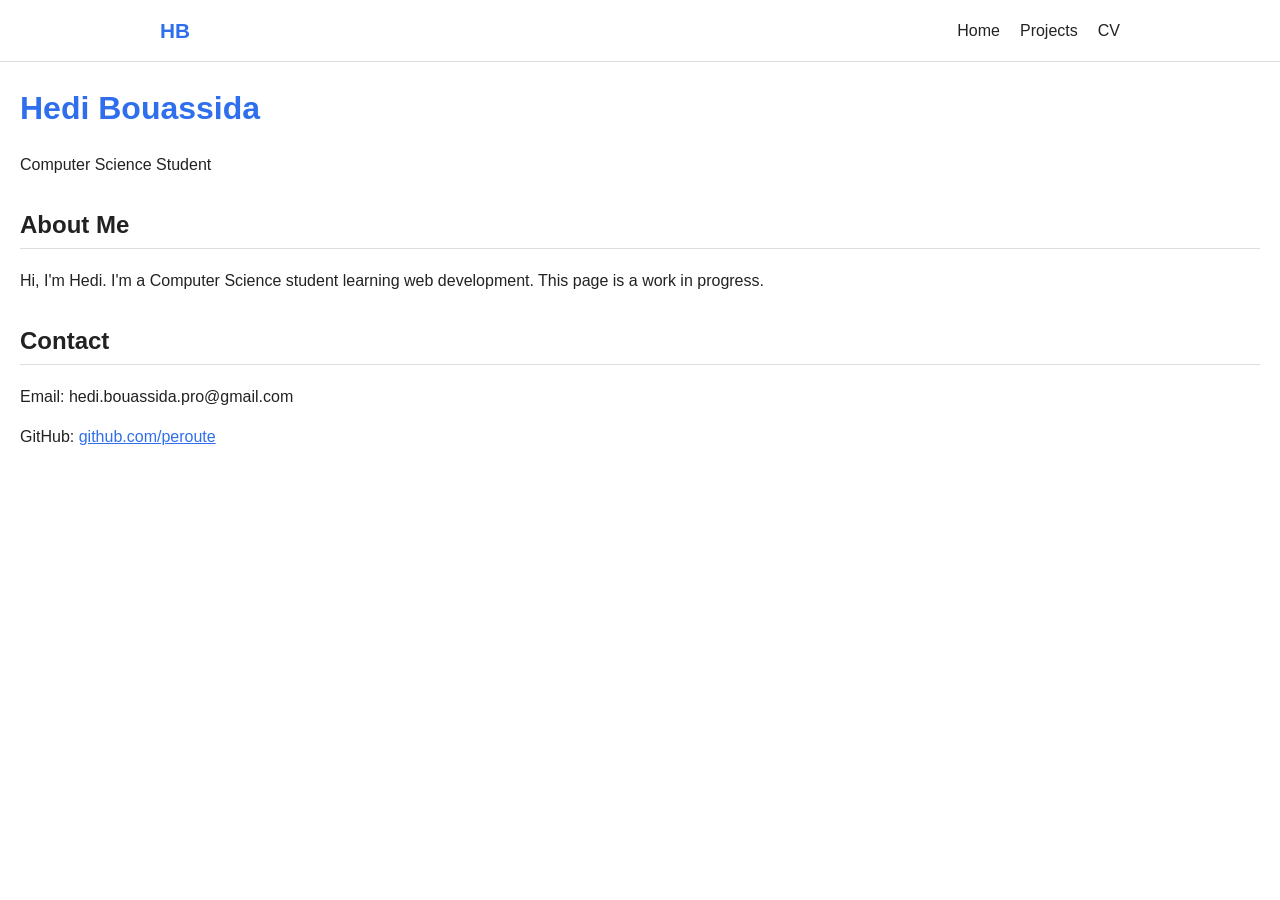
==== index.html @ e6b7df02 "Add responsive header navigation bar" ====
<!DOCTYPE html>
<html lang="en">
<head>
  <meta charset="UTF-8" />
  <meta name="viewport" content="width=device-width, initial-scale=1.0" />
  <title>Hedi Bouassida - Portfolio</title>
  <link rel="stylesheet" href="css/style.css" />
</head>
<body>

  <header class="site-header">
    <div class="site-header__inner">
      <a href="index.html" class="site-logo">HB</a>

      <input type="checkbox" id="nav-toggle" class="nav-toggle" />
      <label for="nav-toggle" class="nav-toggle-label" aria-label="Toggle navigation">
        <span></span>
        <span></span>
        <span></span>
      </label>

      <nav class="site-nav">
        <ul>
          <li><a href="index.html">Home</a></li>
          <li><a href="projects.html">Projects</a></li>
          <li><a href="files/CV.pdf">CV</a></li>
        </ul>
      </nav>
    </div>
  </header>

  <h1>Hedi Bouassida</h1>
  <p>Computer Science Student</p>

  <h2>About Me</h2>
  <p>
    Hi, I'm Hedi. I'm a Computer Science student learning web development.
    This page is a work in progress.
  </p>

  <h2>Contact</h2>
  <p>Email: hedi.bouassida.pro@gmail.com</p>
  <p>GitHub: <a href="https://github.com/peroute" target="_blank" rel="noopener">github.com/peroute</a></p>

</body>
</html>
---- css/style.css ----
body {
  font-family: Arial, Helvetica, sans-serif;
  color: #222222;
  margin: 0;
  line-height: 1.5;
}

body > *:not(.site-header) {
  margin-left: 20px;
  margin-right: 20px;
}

/* ===== Site Header ===== */

.site-header {
  background-color: #ffffff;
  border-bottom: 1px solid #dddddd;
  margin-bottom: 20px;
}

.site-header__inner {
  max-width: 960px;
  margin: 0 auto;
  padding: 15px 20px;
  display: flex;
  align-items: center;
  justify-content: space-between;
  position: relative;
}

.site-logo {
  font-size: 1.3em;
  font-weight: bold;
  color: #2f6fed;
  text-decoration: none;
}

/* Nav toggle checkbox (hidden, driven by the label) */
.nav-toggle {
  position: absolute;
  opacity: 0;
  pointer-events: none;
}

.nav-toggle-label {
  display: flex;
  flex-direction: column;
  justify-content: space-between;
  width: 26px;
  height: 20px;
  cursor: pointer;
}

.nav-toggle-label span {
  display: block;
  height: 3px;
  width: 100%;
  background-color: #222222;
  border-radius: 2px;
}

.site-nav ul {
  list-style: none;
  margin: 0;
  padding: 0;
}

.site-nav a {
  text-decoration: none;
  color: #222222;
}

.site-nav a:hover {
  color: #2f6fed;
}

/* Mobile: collapsible menu driven by the checkbox */
@media (max-width: 600px) {
  .site-header__inner {
    flex-wrap: wrap;
  }

  .site-nav {
    display: none;
    width: 100%;
    order: 3;
  }

  .site-nav ul {
    flex-direction: column;
    padding-top: 15px;
  }

  .site-nav li + li {
    margin-top: 10px;
  }

  .nav-toggle:checked ~ .site-nav {
    display: block;
  }
}

/* Desktop: horizontal menu, toggle hidden */
@media (min-width: 601px) {
  .nav-toggle-label {
    display: none;
  }

  .site-nav ul {
    display: flex;
    gap: 20px;
  }
}

h1 {
  color: #2f6fed;
}

h2 {
  margin-top: 30px;
  border-bottom: 1px solid #dddddd;
  padding-bottom: 5px;
}

a {
  color: #2f6fed;
}
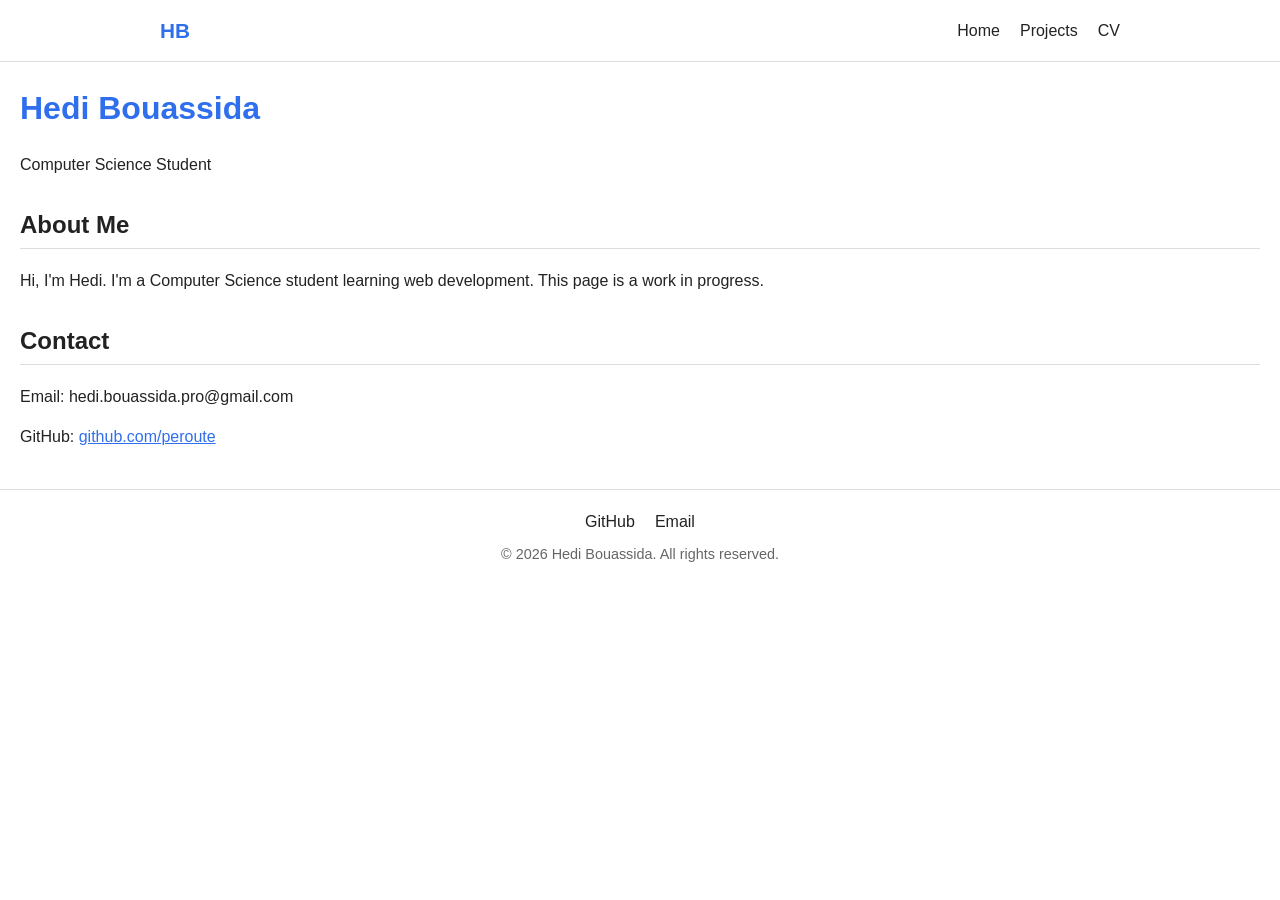
==== commit 6108ffa5: "Add styled footer with contact links" ====
--- a/index.html
+++ b/index.html
@@ -42,5 +42,15 @@
   <p>Email: hedi.bouassida.pro@gmail.com</p>
   <p>GitHub: <a href="https://github.com/peroute" target="_blank" rel="noopener">github.com/peroute</a></p>
 
+  <footer class="site-footer">
+    <div class="site-footer__inner">
+      <nav class="site-footer__links">
+        <a href="https://github.com/peroute" target="_blank" rel="noopener">GitHub</a>
+        <a href="mailto:hedi.bouassida.pro@gmail.com">Email</a>
+      </nav>
+      <p class="site-footer__copyright">&copy; 2026 Hedi Bouassida. All rights reserved.</p>
+    </div>
+  </footer>
+
 </body>
 </html>
--- a/css/style.css
+++ b/css/style.css
@@ -5,7 +5,7 @@
   line-height: 1.5;
 }
 
-body > *:not(.site-header) {
+body > *:not(.site-header):not(.site-footer) {
   margin-left: 20px;
   margin-right: 20px;
 }
@@ -125,3 +125,42 @@
 a {
   color: #2f6fed;
 }
+
+/* ===== Site Footer ===== */
+
+.site-footer {
+  background-color: #ffffff;
+  border-top: 1px solid #dddddd;
+  margin-top: 40px;
+}
+
+.site-footer__inner {
+  max-width: 960px;
+  margin: 0 auto;
+  padding: 20px;
+  display: flex;
+  flex-direction: column;
+  align-items: center;
+  gap: 10px;
+  text-align: center;
+}
+
+.site-footer__links {
+  display: flex;
+  gap: 20px;
+}
+
+.site-footer__links a {
+  text-decoration: none;
+  color: #222222;
+}
+
+.site-footer__links a:hover {
+  color: #2f6fed;
+}
+
+.site-footer__copyright {
+  margin: 0;
+  font-size: 0.9em;
+  color: #666666;
+}
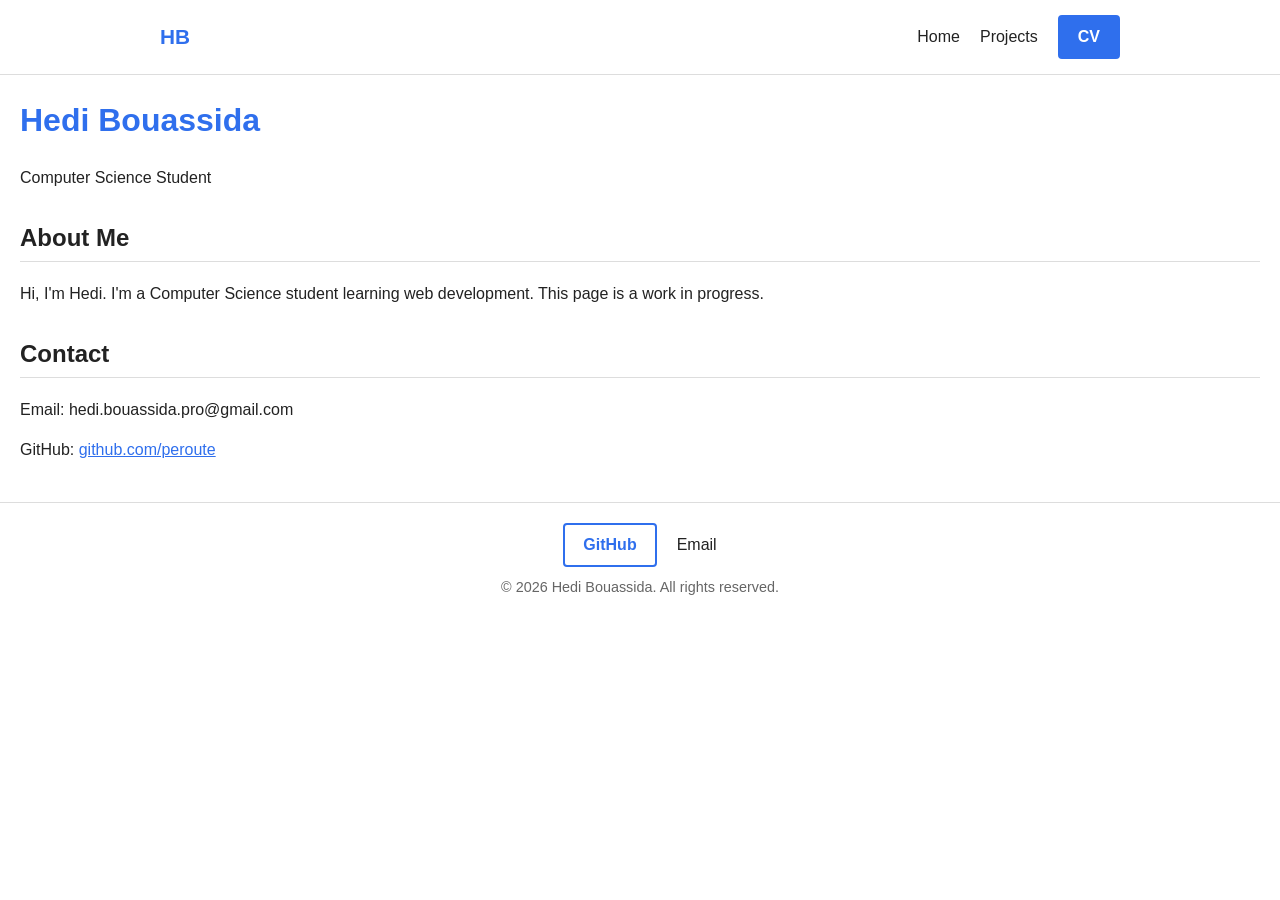
==== commit e32088a4: "Refactor layout classes and add button styles" ====
--- a/index.html
+++ b/index.html
@@ -9,8 +9,8 @@
 <body>
 
   <header class="site-header">
-    <div class="site-header__inner">
-      <a href="index.html" class="site-logo">HB</a>
+    <div class="container navbar">
+      <a href="index.html" class="logo">HB</a>
 
       <input type="checkbox" id="nav-toggle" class="nav-toggle" />
       <label for="nav-toggle" class="nav-toggle-label" aria-label="Toggle navigation">
@@ -19,11 +19,11 @@
         <span></span>
       </label>
 
-      <nav class="site-nav">
+      <nav class="nav-links">
         <ul>
           <li><a href="index.html">Home</a></li>
           <li><a href="projects.html">Projects</a></li>
-          <li><a href="files/CV.pdf">CV</a></li>
+          <li><a href="files/CV.pdf" class="btn btn-primary">CV</a></li>
         </ul>
       </nav>
     </div>
@@ -43,12 +43,12 @@
   <p>GitHub: <a href="https://github.com/peroute" target="_blank" rel="noopener">github.com/peroute</a></p>
 
   <footer class="site-footer">
-    <div class="site-footer__inner">
-      <nav class="site-footer__links">
-        <a href="https://github.com/peroute" target="_blank" rel="noopener">GitHub</a>
+    <div class="container">
+      <nav class="footer-links">
+        <a href="https://github.com/peroute" target="_blank" rel="noopener" class="btn btn-outline">GitHub</a>
         <a href="mailto:hedi.bouassida.pro@gmail.com">Email</a>
       </nav>
-      <p class="site-footer__copyright">&copy; 2026 Hedi Bouassida. All rights reserved.</p>
+      <p class="footer-copyright">&copy; 2026 Hedi Bouassida. All rights reserved.</p>
     </div>
   </footer>
 
--- a/css/style.css
+++ b/css/style.css
@@ -10,6 +10,14 @@
   margin-right: 20px;
 }
 
+/* ===== Layout ===== */
+
+.container {
+  max-width: 960px;
+  margin: 0 auto;
+  padding: 0 20px;
+}
+
 /* ===== Site Header ===== */
 
 .site-header {
@@ -18,24 +26,23 @@
   margin-bottom: 20px;
 }
 
-.site-header__inner {
-  max-width: 960px;
-  margin: 0 auto;
-  padding: 15px 20px;
+.navbar {
   display: flex;
   align-items: center;
   justify-content: space-between;
   position: relative;
-}
-
-.site-logo {
+  padding-top: 15px;
+  padding-bottom: 15px;
+}
+
+.logo {
   font-size: 1.3em;
   font-weight: bold;
   color: #2f6fed;
   text-decoration: none;
 }
 
-/* Nav toggle checkbox (hidden, driven by the label) */
+/* Nav toggle checkbox hack (no JS) */
 .nav-toggle {
   position: absolute;
   opacity: 0;
@@ -59,43 +66,43 @@
   border-radius: 2px;
 }
 
-.site-nav ul {
+.nav-links ul {
   list-style: none;
   margin: 0;
   padding: 0;
 }
 
-.site-nav a {
+.nav-links a:not(.btn) {
   text-decoration: none;
   color: #222222;
 }
 
-.site-nav a:hover {
+.nav-links a:not(.btn):hover {
   color: #2f6fed;
 }
 
 /* Mobile: collapsible menu driven by the checkbox */
 @media (max-width: 600px) {
-  .site-header__inner {
+  .navbar {
     flex-wrap: wrap;
   }
 
-  .site-nav {
+  .navbar .nav-links {
     display: none;
     width: 100%;
     order: 3;
   }
 
-  .site-nav ul {
+  .navbar .nav-links ul {
     flex-direction: column;
     padding-top: 15px;
   }
 
-  .site-nav li + li {
+  .navbar .nav-links li + li {
     margin-top: 10px;
   }
 
-  .nav-toggle:checked ~ .site-nav {
+  .nav-toggle:checked ~ .nav-links {
     display: block;
   }
 }
@@ -106,8 +113,9 @@
     display: none;
   }
 
-  .site-nav ul {
+  .navbar .nav-links ul {
     display: flex;
+    align-items: center;
     gap: 20px;
   }
 }
@@ -126,6 +134,43 @@
   color: #2f6fed;
 }
 
+/* ===== Buttons ===== */
+
+.btn {
+  display: inline-block;
+  padding: 8px 18px;
+  border-radius: 4px;
+  font-weight: bold;
+  text-decoration: none;
+  text-align: center;
+  cursor: pointer;
+  border: 2px solid transparent;
+  transition: background-color 0.2s ease, color 0.2s ease, border-color 0.2s ease;
+}
+
+.btn-primary {
+  background-color: #2f6fed;
+  color: #ffffff;
+  border-color: #2f6fed;
+}
+
+.btn-primary:hover {
+  background-color: #1d54c9;
+  border-color: #1d54c9;
+  color: #ffffff;
+}
+
+.btn-outline {
+  background-color: transparent;
+  color: #2f6fed;
+  border-color: #2f6fed;
+}
+
+.btn-outline:hover {
+  background-color: #2f6fed;
+  color: #ffffff;
+}
+
 /* ===== Site Footer ===== */
 
 .site-footer {
@@ -134,10 +179,9 @@
   margin-top: 40px;
 }
 
-.site-footer__inner {
-  max-width: 960px;
-  margin: 0 auto;
-  padding: 20px;
+.site-footer .container {
+  padding-top: 20px;
+  padding-bottom: 20px;
   display: flex;
   flex-direction: column;
   align-items: center;
@@ -145,21 +189,22 @@
   text-align: center;
 }
 
-.site-footer__links {
-  display: flex;
+.footer-links {
+  display: flex;
+  align-items: center;
   gap: 20px;
 }
 
-.site-footer__links a {
+.footer-links a:not(.btn) {
   text-decoration: none;
   color: #222222;
 }
 
-.site-footer__links a:hover {
-  color: #2f6fed;
-}
-
-.site-footer__copyright {
+.footer-links a:not(.btn):hover {
+  color: #2f6fed;
+}
+
+.footer-copyright {
   margin: 0;
   font-size: 0.9em;
   color: #666666;
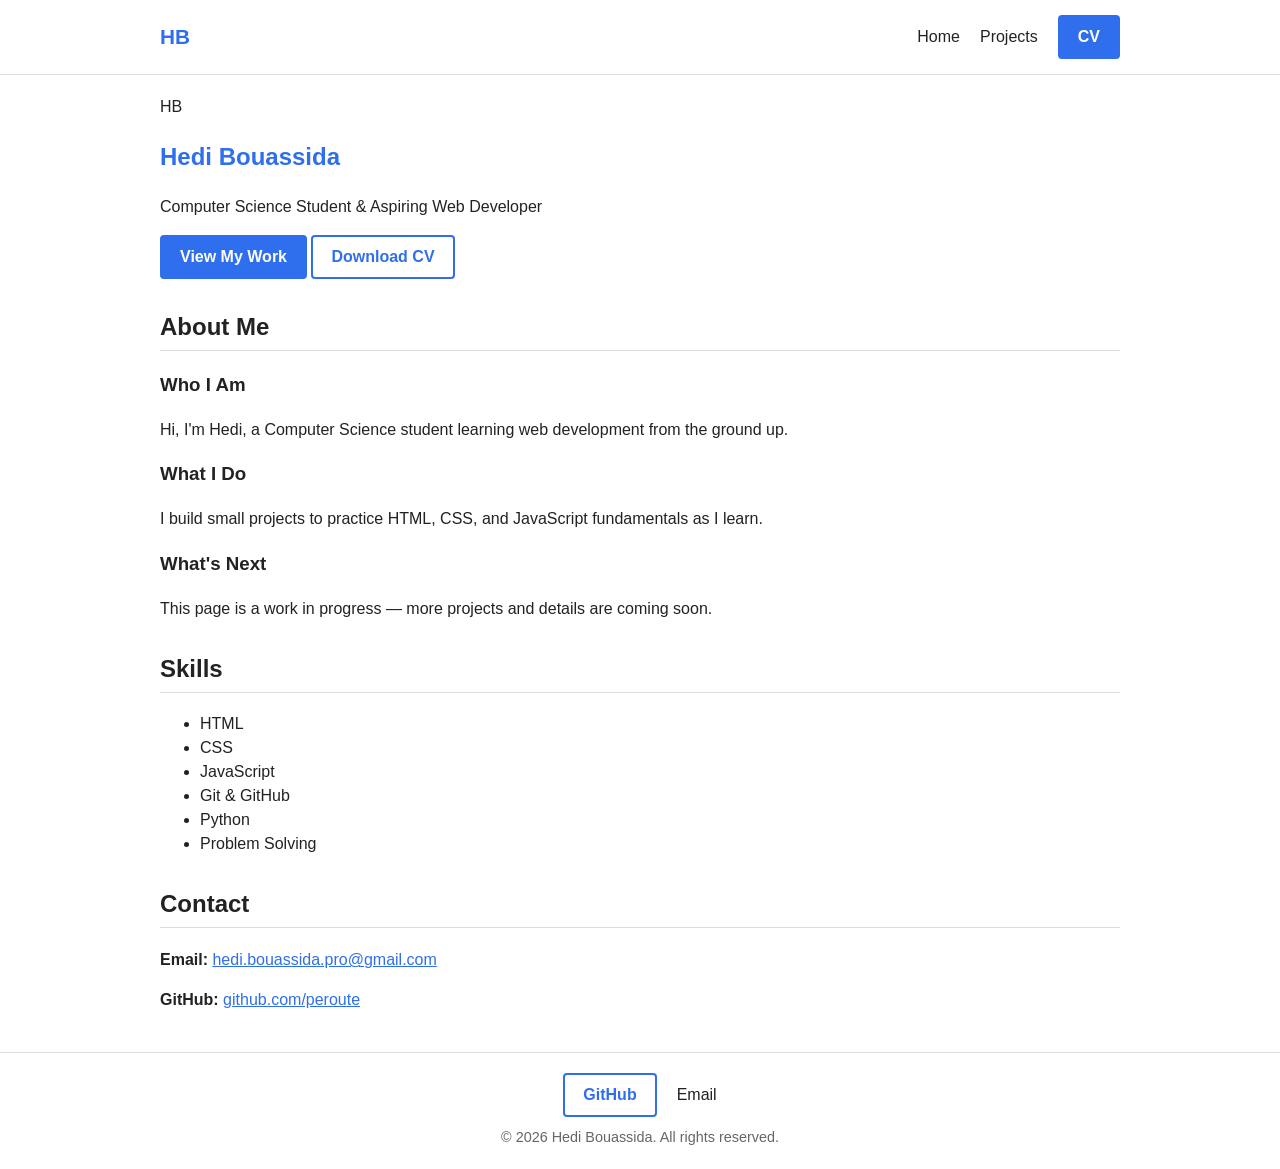
==== commit 79d66f9c: "organize homepage with structured sections and adding information" ====
--- a/index.html
+++ b/index.html
@@ -29,18 +29,65 @@
     </div>
   </header>
 
-  <h1>Hedi Bouassida</h1>
-  <p>Computer Science Student</p>
+  <main>
 
-  <h2>About Me</h2>
-  <p>
-    Hi, I'm Hedi. I'm a Computer Science student learning web development.
-    This page is a work in progress.
-  </p>
+    <section class="hero" id="home">
+      <div class="container hero__inner">
+        <div class="hero__avatar" aria-hidden="true">HB</div>
+        <h1>Hedi Bouassida</h1>
+        <p class="hero__tagline">Computer Science Student &amp; Aspiring Web Developer</p>
+        <div class="hero__actions">
+          <a href="projects.html" class="btn btn-primary">View My Work</a>
+          <a href="files/CV.pdf" class="btn btn-outline">Download CV</a>
+        </div>
+      </div>
+    </section>
 
-  <h2>Contact</h2>
-  <p>Email: hedi.bouassida.pro@gmail.com</p>
-  <p>GitHub: <a href="https://github.com/peroute" target="_blank" rel="noopener">github.com/peroute</a></p>
+    <section class="about" id="about">
+      <div class="container">
+        <h2>About Me</h2>
+        <div class="cards">
+          <div class="card">
+            <h3>Who I Am</h3>
+            <p>Hi, I'm Hedi, a Computer Science student learning web development from the ground up.</p>
+          </div>
+          <div class="card">
+            <h3>What I Do</h3>
+            <p>I build small projects to practice HTML, CSS, and JavaScript fundamentals as I learn.</p>
+          </div>
+          <div class="card">
+            <h3>What's Next</h3>
+            <p>This page is a work in progress &mdash; more projects and details are coming soon.</p>
+          </div>
+        </div>
+      </div>
+    </section>
+
+    <section class="skills" id="skills">
+      <div class="container">
+        <h2>Skills</h2>
+        <ul class="pill-list">
+          <li class="pill">HTML</li>
+          <li class="pill">CSS</li>
+          <li class="pill">JavaScript</li>
+          <li class="pill">Git &amp; GitHub</li>
+          <li class="pill">Python</li>
+          <li class="pill">Problem Solving</li>
+        </ul>
+      </div>
+    </section>
+
+    <section class="contact" id="contact">
+      <div class="container">
+        <h2>Contact</h2>
+        <div class="contact-box">
+          <p><strong>Email:</strong> <a href="mailto:hedi.bouassida.pro@gmail.com">hedi.bouassida.pro@gmail.com</a></p>
+          <p><strong>GitHub:</strong> <a href="https://github.com/peroute" target="_blank" rel="noopener">github.com/peroute</a></p>
+        </div>
+      </div>
+    </section>
+
+  </main>
 
   <footer class="site-footer">
     <div class="container">
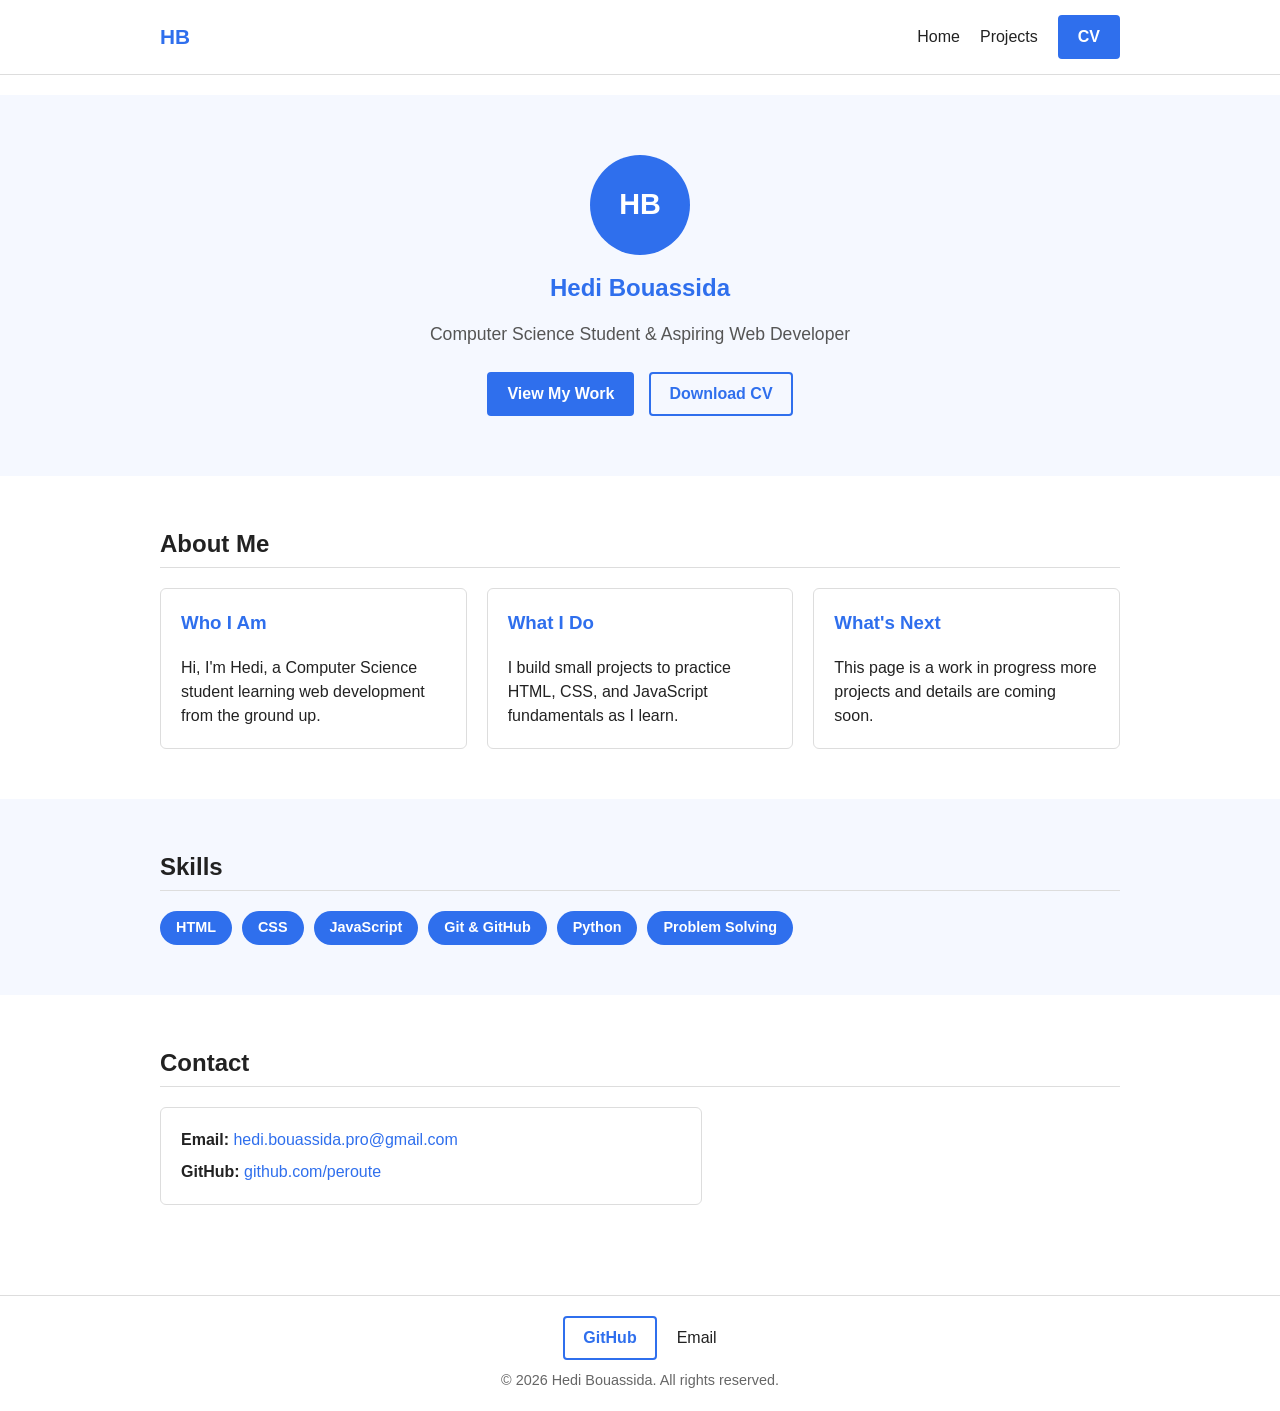
==== commit 6a45b48e: "Add section styles for homepage layout" ====
--- a/index.html
+++ b/index.html
@@ -31,12 +31,12 @@
 
   <main>
 
-    <section class="hero" id="home">
-      <div class="container hero__inner">
-        <div class="hero__avatar" aria-hidden="true">HB</div>
-        <h1>Hedi Bouassida</h1>
-        <p class="hero__tagline">Computer Science Student &amp; Aspiring Web Developer</p>
-        <div class="hero__actions">
+    <section class="hero alt-bg" id="home">
+      <div class="container hero-inner">
+        <div class="avatar-circle" aria-hidden="true">HB</div>
+        <h1 class="hero-heading">Hedi Bouassida</h1>
+        <p class="hero-tagline">Computer Science Student &amp; Aspiring Web Developer</p>
+        <div class="hero-actions">
           <a href="projects.html" class="btn btn-primary">View My Work</a>
           <a href="files/CV.pdf" class="btn btn-outline">Download CV</a>
         </div>
@@ -45,44 +45,46 @@
 
     <section class="about" id="about">
       <div class="container">
-        <h2>About Me</h2>
-        <div class="cards">
-          <div class="card">
+        <h2 class="section-heading">About Me</h2>
+        <div class="about-grid">
+          <div class="about-card">
             <h3>Who I Am</h3>
             <p>Hi, I'm Hedi, a Computer Science student learning web development from the ground up.</p>
           </div>
-          <div class="card">
+          <div class="about-card">
             <h3>What I Do</h3>
             <p>I build small projects to practice HTML, CSS, and JavaScript fundamentals as I learn.</p>
           </div>
-          <div class="card">
+          <div class="about-card">
             <h3>What's Next</h3>
-            <p>This page is a work in progress &mdash; more projects and details are coming soon.</p>
+            <p>This page is a work in progress more projects and details are coming soon.</p>
           </div>
         </div>
       </div>
     </section>
 
-    <section class="skills" id="skills">
+    <section class="skills alt-bg" id="skills">
       <div class="container">
-        <h2>Skills</h2>
-        <ul class="pill-list">
-          <li class="pill">HTML</li>
-          <li class="pill">CSS</li>
-          <li class="pill">JavaScript</li>
-          <li class="pill">Git &amp; GitHub</li>
-          <li class="pill">Python</li>
-          <li class="pill">Problem Solving</li>
+        <h2 class="section-heading">Skills</h2>
+        <ul class="skills-grid">
+          <li class="skill-pill">HTML</li>
+          <li class="skill-pill">CSS</li>
+          <li class="skill-pill">JavaScript</li>
+          <li class="skill-pill">Git &amp; GitHub</li>
+          <li class="skill-pill">Python</li>
+          <li class="skill-pill">Problem Solving</li>
         </ul>
       </div>
     </section>
 
     <section class="contact" id="contact">
       <div class="container">
-        <h2>Contact</h2>
+        <h2 class="section-heading">Contact</h2>
         <div class="contact-box">
-          <p><strong>Email:</strong> <a href="mailto:hedi.bouassida.pro@gmail.com">hedi.bouassida.pro@gmail.com</a></p>
-          <p><strong>GitHub:</strong> <a href="https://github.com/peroute" target="_blank" rel="noopener">github.com/peroute</a></p>
+          <ul class="contact-links">
+            <li><strong>Email:</strong> <a href="mailto:hedi.bouassida.pro@gmail.com">hedi.bouassida.pro@gmail.com</a></li>
+            <li><strong>GitHub:</strong> <a href="https://github.com/peroute" target="_blank" rel="noopener">github.com/peroute</a></li>
+          </ul>
         </div>
       </div>
     </section>
--- a/css/style.css
+++ b/css/style.css
@@ -3,11 +3,6 @@
   color: #222222;
   margin: 0;
   line-height: 1.5;
-}
-
-body > *:not(.site-header):not(.site-footer) {
-  margin-left: 20px;
-  margin-right: 20px;
 }
 
 /* ===== Layout ===== */
@@ -16,6 +11,15 @@
   max-width: 960px;
   margin: 0 auto;
   padding: 0 20px;
+}
+
+.section-heading {
+  margin-top: 0;
+  margin-bottom: 20px;
+}
+
+.alt-bg {
+  background-color: #f5f8ff;
 }
 
 /* ===== Site Header ===== */
@@ -171,6 +175,137 @@
   color: #ffffff;
 }
 
+/* ===== Hero ===== */
+
+.hero {
+  padding: 60px 0;
+  text-align: center;
+}
+
+.hero-inner {
+  display: flex;
+  flex-direction: column;
+  align-items: center;
+  gap: 15px;
+}
+
+.avatar-circle {
+  width: 100px;
+  height: 100px;
+  border-radius: 50%;
+  background-color: #2f6fed;
+  color: #ffffff;
+  display: flex;
+  align-items: center;
+  justify-content: center;
+  font-size: 1.8em;
+  font-weight: bold;
+}
+
+.hero-heading {
+  margin: 0;
+}
+
+.hero-tagline {
+  margin: 0;
+  font-size: 1.1em;
+  color: #555555;
+}
+
+.hero-actions {
+  display: flex;
+  flex-wrap: wrap;
+  justify-content: center;
+  gap: 15px;
+  margin-top: 10px;
+}
+
+/* ===== About ===== */
+
+.about {
+  padding: 50px 0;
+}
+
+.about-grid {
+  display: flex;
+  flex-wrap: wrap;
+  gap: 20px;
+}
+
+.about-card {
+  flex: 1 1 220px;
+  background-color: #ffffff;
+  border: 1px solid #dddddd;
+  border-radius: 6px;
+  padding: 20px;
+}
+
+.about-card h3 {
+  margin-top: 0;
+  color: #2f6fed;
+}
+
+.about-card p {
+  margin-bottom: 0;
+}
+
+/* ===== Skills ===== */
+
+.skills {
+  padding: 50px 0;
+}
+
+.skills-grid {
+  list-style: none;
+  margin: 0;
+  padding: 0;
+  display: flex;
+  flex-wrap: wrap;
+  gap: 10px;
+}
+
+.skill-pill {
+  background-color: #2f6fed;
+  color: #ffffff;
+  padding: 6px 16px;
+  border-radius: 999px;
+  font-size: 0.9em;
+  font-weight: bold;
+}
+
+/* ===== Contact ===== */
+
+.contact {
+  padding: 50px 0;
+}
+
+.contact-box {
+  max-width: 500px;
+  background-color: #ffffff;
+  border: 1px solid #dddddd;
+  border-radius: 6px;
+  padding: 20px;
+}
+
+.contact-links {
+  list-style: none;
+  margin: 0;
+  padding: 0;
+}
+
+.contact-links li + li {
+  margin-top: 8px;
+}
+
+.contact-links a {
+  color: #2f6fed;
+  text-decoration: none;
+}
+
+.contact-links a:hover {
+  text-decoration: underline;
+}
+
 /* ===== Site Footer ===== */
 
 .site-footer {
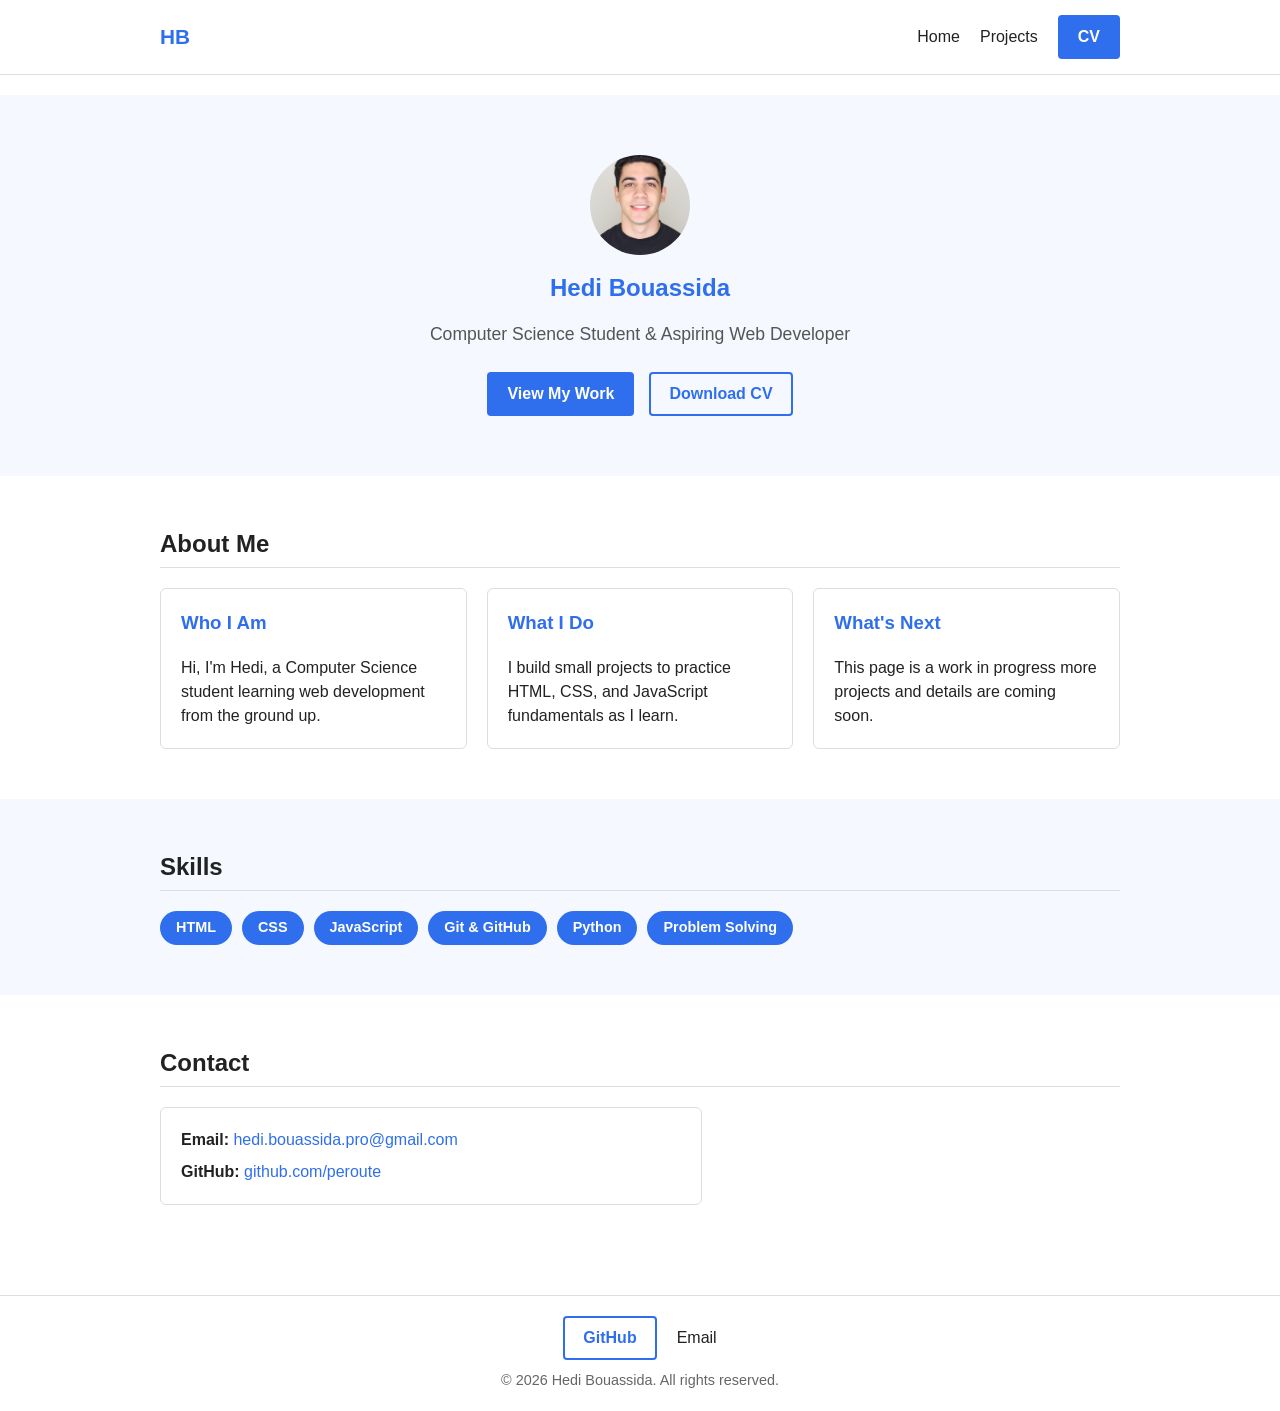
==== commit 3c33160b: "Add profile photo" ====
--- a/index.html
+++ b/index.html
@@ -23,7 +23,7 @@
         <ul>
           <li><a href="index.html">Home</a></li>
           <li><a href="projects.html">Projects</a></li>
-          <li><a href="files/CV.pdf" class="btn btn-primary">CV</a></li>
+          <li><a href="cv.html" class="btn btn-primary">CV</a></li>
         </ul>
       </nav>
     </div>
@@ -33,7 +33,7 @@
 
     <section class="hero alt-bg" id="home">
       <div class="container hero-inner">
-        <div class="avatar-circle" aria-hidden="true">HB</div>
+        <div class="avatar-circle" role="img" aria-label="Photo of Hedi Bouassida"></div>
         <h1 class="hero-heading">Hedi Bouassida</h1>
         <p class="hero-tagline">Computer Science Student &amp; Aspiring Web Developer</p>
         <div class="hero-actions">
--- a/css/style.css
+++ b/css/style.css
@@ -193,13 +193,11 @@
   width: 100px;
   height: 100px;
   border-radius: 50%;
+  overflow: hidden;
   background-color: #2f6fed;
-  color: #ffffff;
-  display: flex;
-  align-items: center;
-  justify-content: center;
-  font-size: 1.8em;
-  font-weight: bold;
+  background-image: url("../images/profile.jpg");
+  background-size: cover;
+  background-position: center;
 }
 
 .hero-heading {
@@ -306,6 +304,146 @@
   text-decoration: underline;
 }
 
+/* ===== Projects ===== */
+
+.projects {
+  padding: 50px 0;
+}
+
+.projects-grid {
+  display: flex;
+  flex-direction: column;
+  gap: 20px;
+}
+
+.project-card {
+  display: flex;
+  flex-direction: column;
+  background-color: #ffffff;
+  border: 1px solid #dddddd;
+  border-radius: 6px;
+  overflow: hidden;
+}
+
+.project-body {
+  display: flex;
+  flex-direction: column;
+  flex: 1;
+  padding: 20px;
+}
+
+.project-body h3 {
+  margin-top: 0;
+  margin-bottom: 5px;
+  color: #2f6fed;
+}
+
+.project-meta {
+  margin: 0 0 10px;
+  font-size: 0.85em;
+  color: #666666;
+}
+
+.tag-list {
+  list-style: none;
+  margin: 0 0 15px;
+  padding: 0;
+  display: flex;
+  flex-wrap: wrap;
+  gap: 8px;
+}
+
+.tag {
+  background-color: #eef3fe;
+  color: #2f6fed;
+  padding: 4px 12px;
+  border-radius: 999px;
+  font-size: 0.8em;
+  font-weight: bold;
+}
+
+.project-highlights {
+  margin: 0 0 15px;
+  padding-left: 18px;
+  font-size: 0.95em;
+}
+
+.project-highlights li + li {
+  margin-top: 8px;
+}
+
+/* ===== CV ===== */
+
+.cv-header {
+  padding: 60px 0;
+  text-align: center;
+}
+
+.cv-header h1 {
+  margin: 0 0 10px;
+}
+
+.cv-header .hero-tagline {
+  margin: 0 0 20px;
+}
+
+.cv-block {
+  padding: 50px 0;
+}
+
+.timeline-item {
+  position: relative;
+  padding-left: 20px;
+  border-left: 2px solid #2f6fed;
+}
+
+.timeline-item + .timeline-item {
+  margin-top: 25px;
+}
+
+.timeline-item::before {
+  content: "";
+  position: absolute;
+  top: 4px;
+  left: -7px;
+  width: 12px;
+  height: 12px;
+  border-radius: 50%;
+  background-color: #2f6fed;
+}
+
+.timeline-item h3 {
+  margin: 0 0 5px;
+  color: #2f6fed;
+}
+
+.timeline-item p {
+  margin: 0 0 5px;
+}
+
+.timeline-item p:last-child {
+  margin-bottom: 0;
+}
+
+.info-grid {
+  display: flex;
+  flex-wrap: wrap;
+  gap: 20px;
+}
+
+.info-card {
+  flex: 1 1 220px;
+  background-color: #ffffff;
+  border: 1px solid #dddddd;
+  border-radius: 6px;
+  padding: 20px;
+}
+
+.info-card h3 {
+  margin-top: 0;
+  color: #2f6fed;
+}
+
 /* ===== Site Footer ===== */
 
 .site-footer {
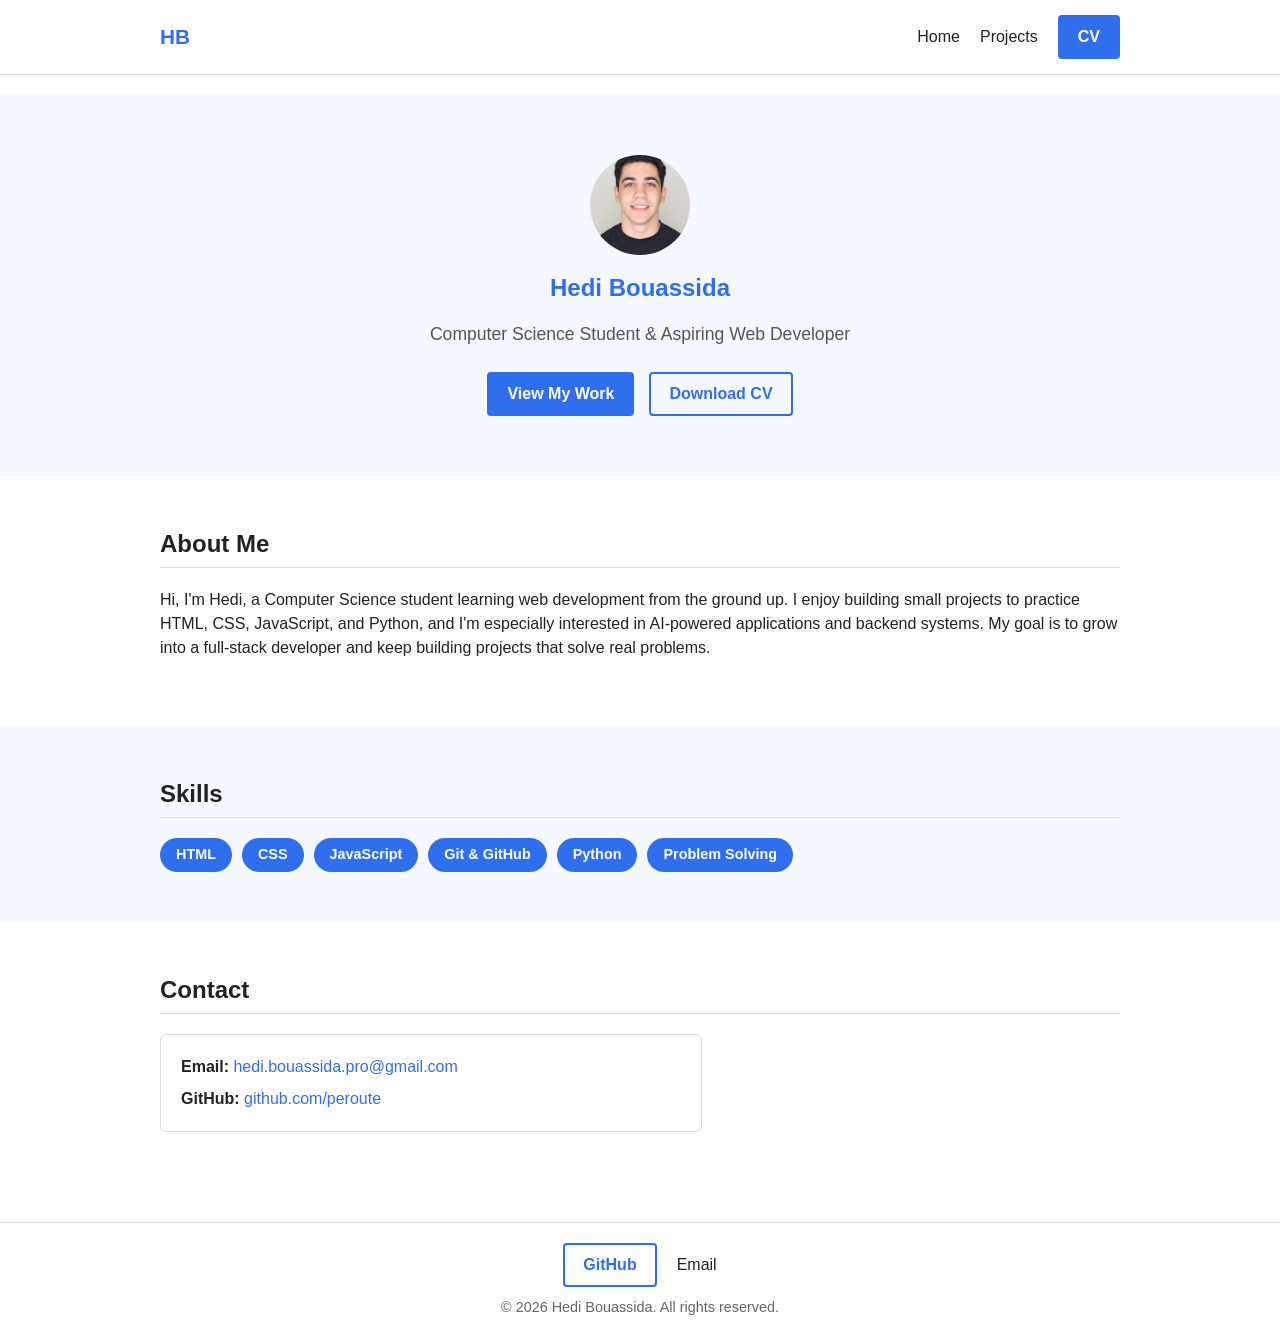
==== commit 47cd5a71: "Simplify About section and refresh README" ====
--- a/index.html
+++ b/index.html
@@ -46,20 +46,7 @@
     <section class="about" id="about">
       <div class="container">
         <h2 class="section-heading">About Me</h2>
-        <div class="about-grid">
-          <div class="about-card">
-            <h3>Who I Am</h3>
-            <p>Hi, I'm Hedi, a Computer Science student learning web development from the ground up.</p>
-          </div>
-          <div class="about-card">
-            <h3>What I Do</h3>
-            <p>I build small projects to practice HTML, CSS, and JavaScript fundamentals as I learn.</p>
-          </div>
-          <div class="about-card">
-            <h3>What's Next</h3>
-            <p>This page is a work in progress more projects and details are coming soon.</p>
-          </div>
-        </div>
+        <p>Hi, I'm Hedi, a Computer Science student learning web development from the ground up. I enjoy building small projects to practice HTML, CSS, JavaScript, and Python, and I'm especially interested in AI-powered applications and backend systems. My goal is to grow into a full-stack developer and keep building projects that solve real problems.</p>
       </div>
     </section>
 
--- a/css/style.css
+++ b/css/style.css
@@ -224,29 +224,6 @@
   padding: 50px 0;
 }
 
-.about-grid {
-  display: flex;
-  flex-wrap: wrap;
-  gap: 20px;
-}
-
-.about-card {
-  flex: 1 1 220px;
-  background-color: #ffffff;
-  border: 1px solid #dddddd;
-  border-radius: 6px;
-  padding: 20px;
-}
-
-.about-card h3 {
-  margin-top: 0;
-  color: #2f6fed;
-}
-
-.about-card p {
-  margin-bottom: 0;
-}
-
 /* ===== Skills ===== */
 
 .skills {
